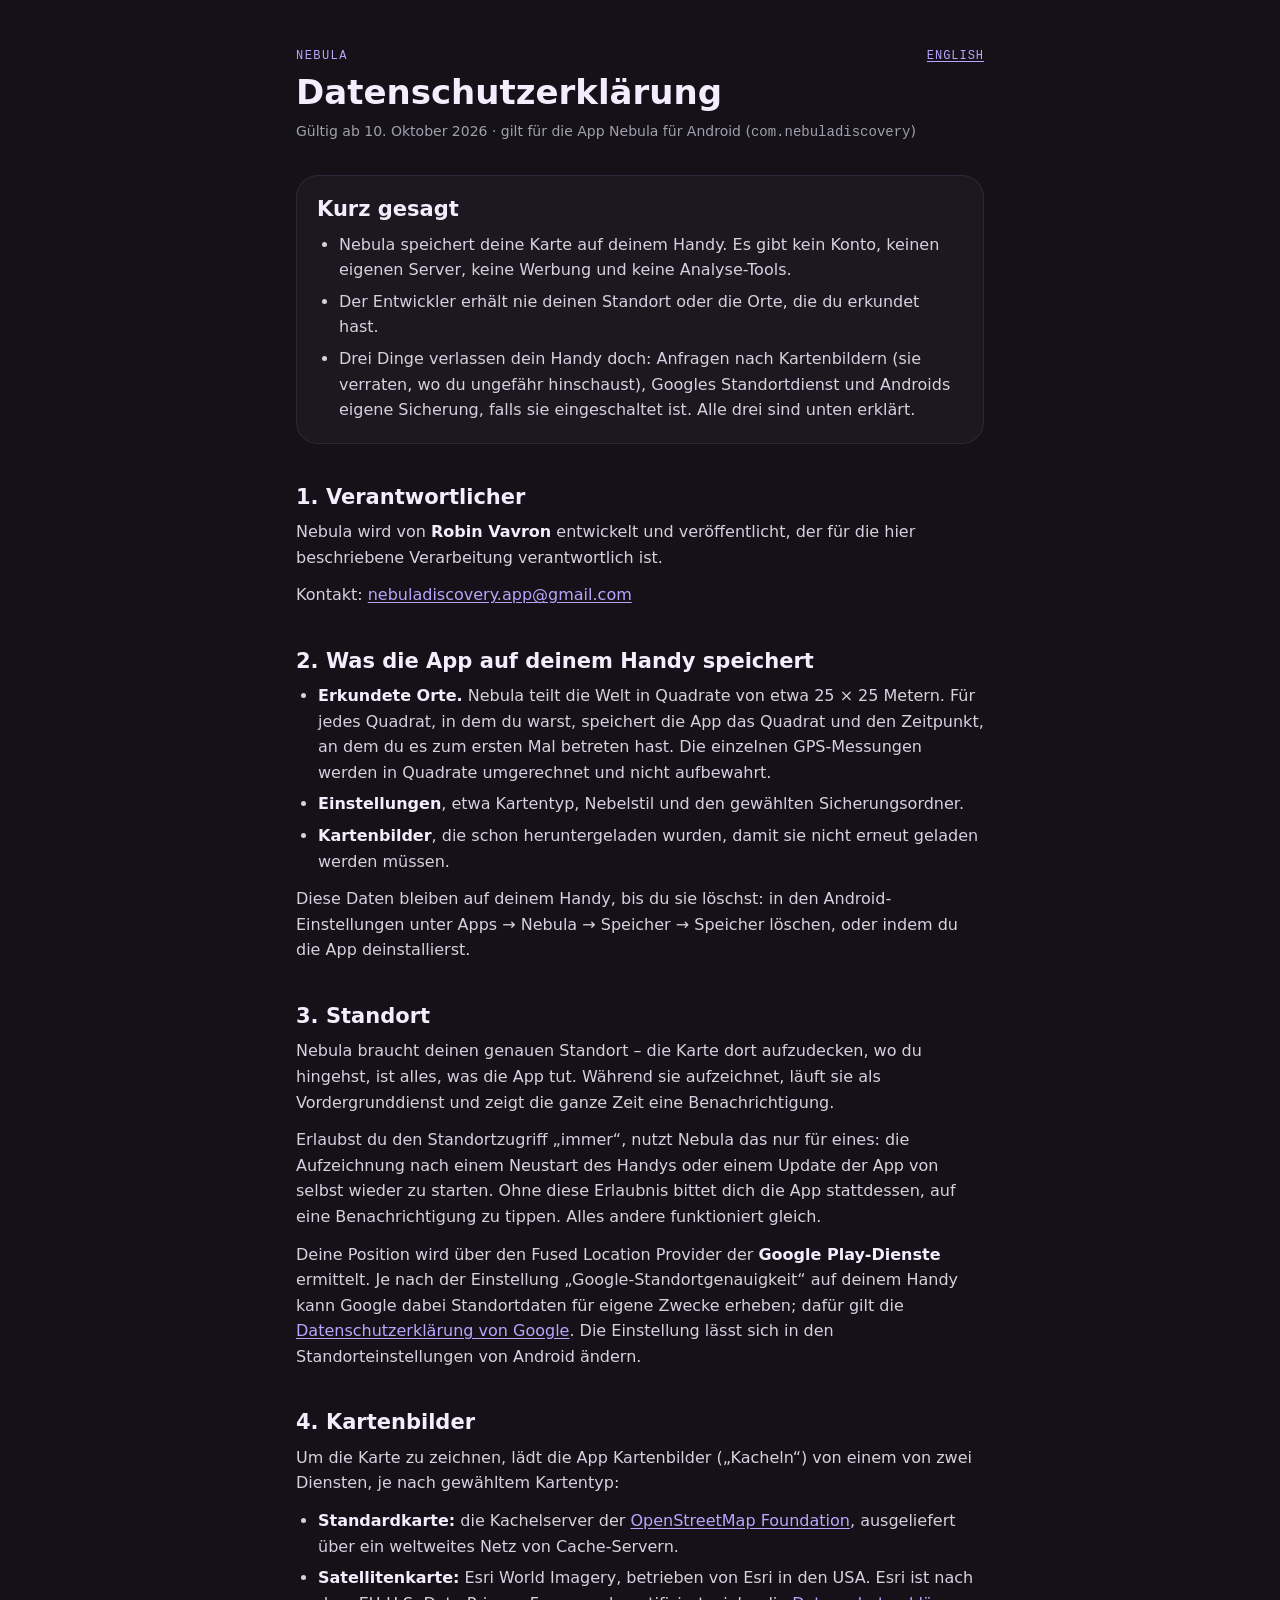
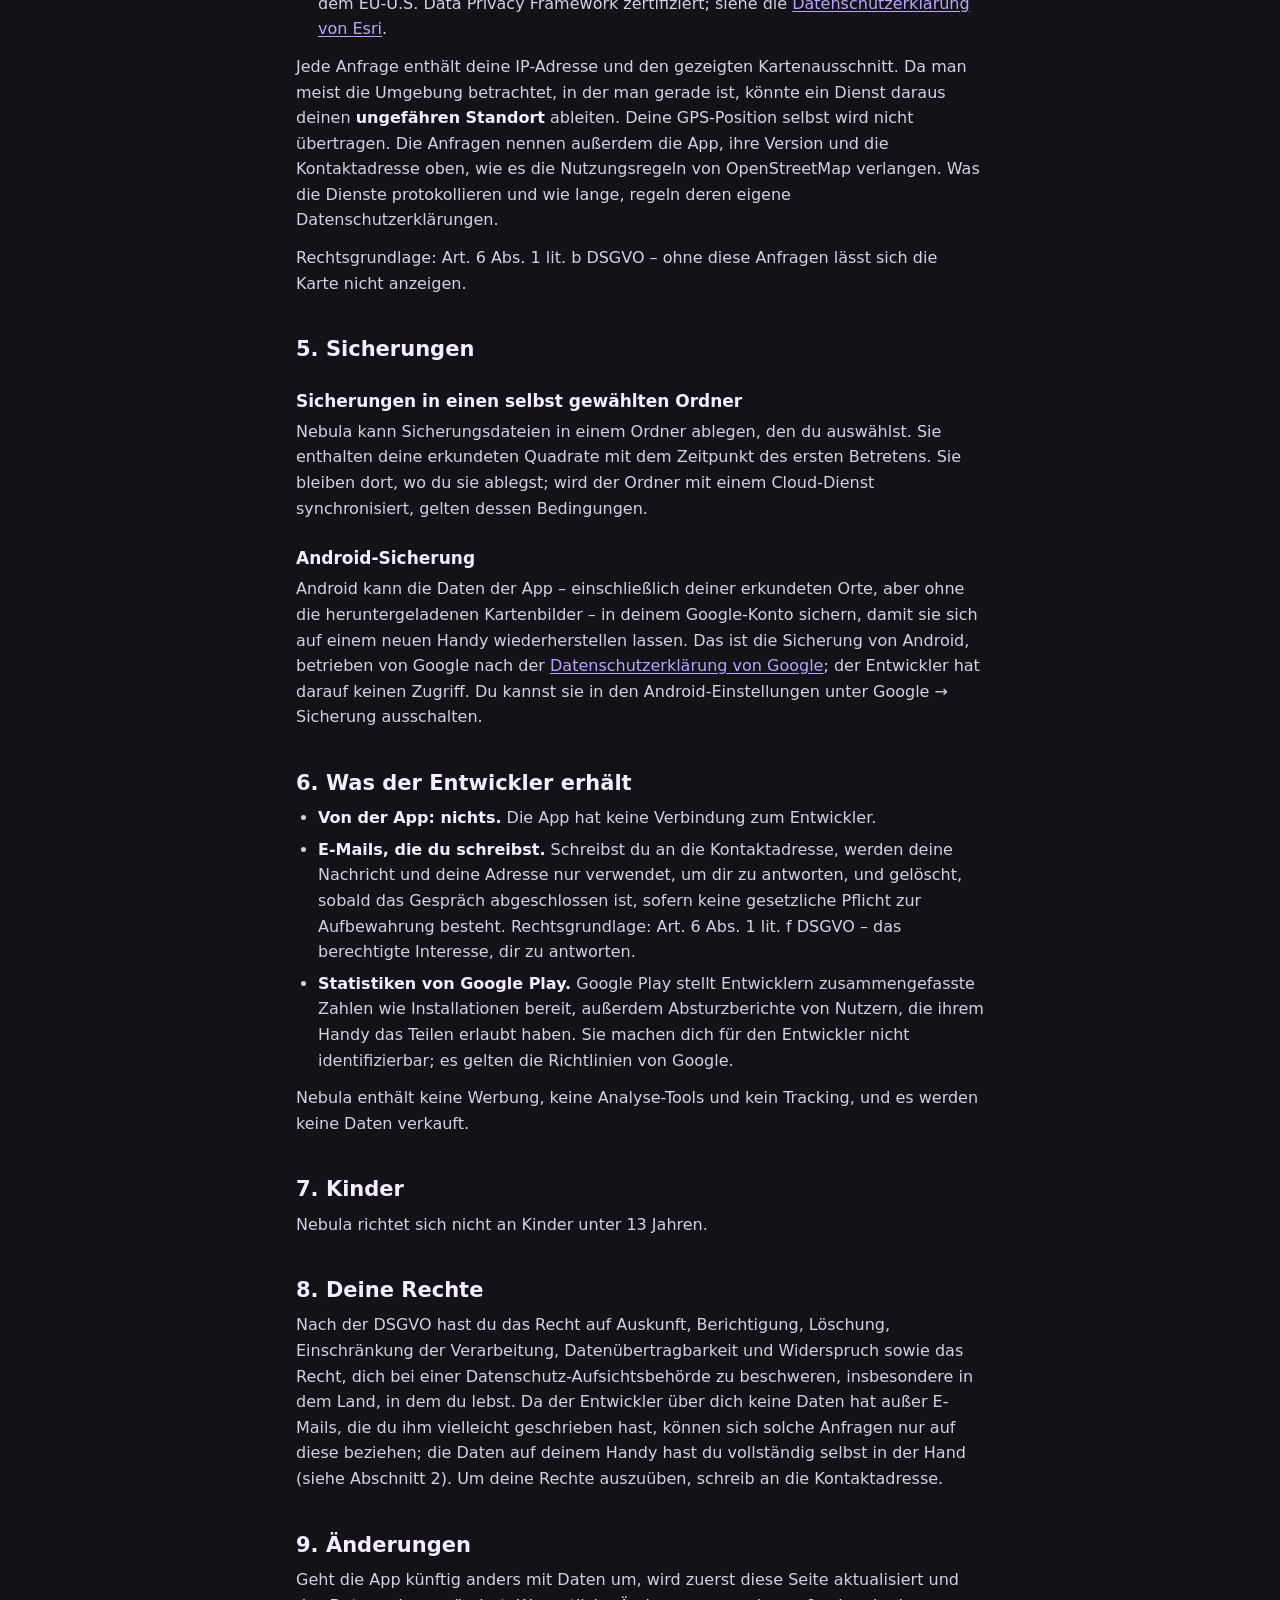
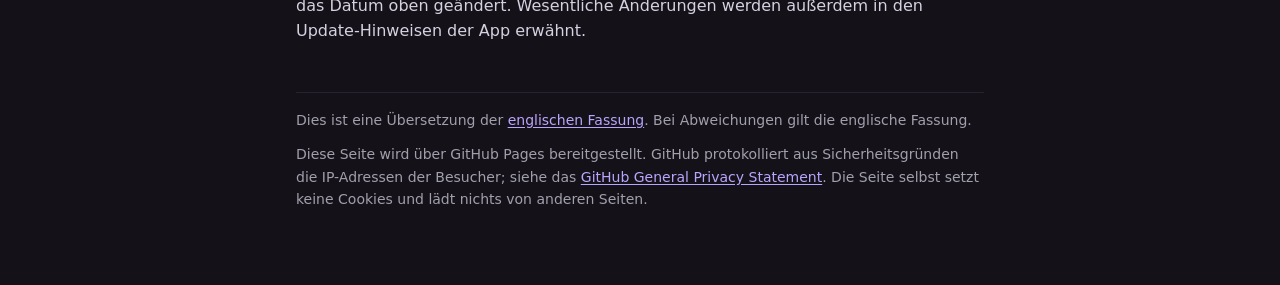
==== de/index.html @ 276e6308 "Publish Nebula's privacy policy in English and German Co-Authored-By: Claude Opus 5.5 <noreply@anthr" ====
<!doctype html>
<html lang="de">
<head>
<meta charset="utf-8">
<meta name="viewport" content="width=device-width, initial-scale=1">
<title>Nebula – Datenschutzerklärung</title>
<meta name="description" content="Datenschutzerklärung von Nebula, der Android-App, die eine Nebelkarte überall dort aufdeckt, wo man hingeht.">
<link rel="alternate" hreflang="en" href="../">
<link rel="stylesheet" href="../style.css">
</head>
<body>
<main>
  <a class="lang" href="../" hreflang="en" lang="en">ENGLISH</a>
  <p class="kicker">Nebula</p>
  <h1>Datenschutzerklärung</h1>
  <p class="meta">Gültig ab 10. Oktober 2026 · gilt für die App Nebula für Android (<code>com.nebuladiscovery</code>)</p>

  <section class="summary">
    <h2>Kurz gesagt</h2>
    <ul>
      <li>Nebula speichert deine Karte auf deinem Handy. Es gibt kein Konto, keinen eigenen Server, keine Werbung und keine Analyse-Tools.</li>
      <li>Der Entwickler erhält nie deinen Standort oder die Orte, die du erkundet hast.</li>
      <li>Drei Dinge verlassen dein Handy doch: Anfragen nach Kartenbildern (sie verraten, wo du ungefähr hinschaust), Googles Standortdienst und Androids eigene Sicherung, falls sie eingeschaltet ist. Alle drei sind unten erklärt.</li>
    </ul>
  </section>

  <h2>1. Verantwortlicher</h2>
  <p>Nebula wird von <strong>Robin Vavron</strong> entwickelt und veröffentlicht, der für die hier beschriebene Verarbeitung verantwortlich ist.</p>
  <p>Kontakt: <a href="mailto:nebuladiscovery.app@gmail.com">nebuladiscovery.app@gmail.com</a></p>

  <h2>2. Was die App auf deinem Handy speichert</h2>
  <ul>
    <li><strong>Erkundete Orte.</strong> Nebula teilt die Welt in Quadrate von etwa 25 × 25 Metern. Für jedes Quadrat, in dem du warst, speichert die App das Quadrat und den Zeitpunkt, an dem du es zum ersten Mal betreten hast. Die einzelnen GPS-Messungen werden in Quadrate umgerechnet und nicht aufbewahrt.</li>
    <li><strong>Einstellungen</strong>, etwa Kartentyp, Nebelstil und den gewählten Sicherungsordner.</li>
    <li><strong>Kartenbilder</strong>, die schon heruntergeladen wurden, damit sie nicht erneut geladen werden müssen.</li>
  </ul>
  <p>Diese Daten bleiben auf deinem Handy, bis du sie löschst: in den Android-Einstellungen unter Apps → Nebula → Speicher → Speicher löschen, oder indem du die App deinstallierst.</p>

  <h2>3. Standort</h2>
  <p>Nebula braucht deinen genauen Standort – die Karte dort aufzudecken, wo du hingehst, ist alles, was die App tut. Während sie aufzeichnet, läuft sie als Vordergrunddienst und zeigt die ganze Zeit eine Benachrichtigung.</p>
  <p>Erlaubst du den Standortzugriff „immer“, nutzt Nebula das nur für eines: die Aufzeichnung nach einem Neustart des Handys oder einem Update der App von selbst wieder zu starten. Ohne diese Erlaubnis bittet dich die App stattdessen, auf eine Benachrichtigung zu tippen. Alles andere funktioniert gleich.</p>
  <p>Deine Position wird über den Fused Location Provider der <strong>Google Play-Dienste</strong> ermittelt. Je nach der Einstellung „Google-Standortgenauigkeit“ auf deinem Handy kann Google dabei Standortdaten für eigene Zwecke erheben; dafür gilt die <a href="https://policies.google.com/privacy?hl=de">Datenschutzerklärung von Google</a>. Die Einstellung lässt sich in den Standorteinstellungen von Android ändern.</p>

  <h2>4. Kartenbilder</h2>
  <p>Um die Karte zu zeichnen, lädt die App Kartenbilder („Kacheln“) von einem von zwei Diensten, je nach gewähltem Kartentyp:</p>
  <ul>
    <li><strong>Standardkarte:</strong> die Kachelserver der <a href="https://osmfoundation.org/wiki/Privacy_Policy">OpenStreetMap Foundation</a>, ausgeliefert über ein weltweites Netz von Cache-Servern.</li>
    <li><strong>Satellitenkarte:</strong> Esri World Imagery, betrieben von Esri in den USA. Esri ist nach dem EU-U.S. Data Privacy Framework zertifiziert; siehe die <a href="https://www.esri.com/en-us/privacy/privacy-statements/privacy-statement">Datenschutzerklärung von Esri</a>.</li>
  </ul>
  <p>Jede Anfrage enthält deine IP-Adresse und den gezeigten Kartenausschnitt. Da man meist die Umgebung betrachtet, in der man gerade ist, könnte ein Dienst daraus deinen <strong>ungefähren Standort</strong> ableiten. Deine GPS-Position selbst wird nicht übertragen. Die Anfragen nennen außerdem die App, ihre Version und die Kontaktadresse oben, wie es die Nutzungsregeln von OpenStreetMap verlangen. Was die Dienste protokollieren und wie lange, regeln deren eigene Datenschutzerklärungen.</p>
  <p>Rechtsgrundlage: Art. 6 Abs. 1 lit. b DSGVO – ohne diese Anfragen lässt sich die Karte nicht anzeigen.</p>

  <h2>5. Sicherungen</h2>
  <h3>Sicherungen in einen selbst gewählten Ordner</h3>
  <p>Nebula kann Sicherungsdateien in einem Ordner ablegen, den du auswählst. Sie enthalten deine erkundeten Quadrate mit dem Zeitpunkt des ersten Betretens. Sie bleiben dort, wo du sie ablegst; wird der Ordner mit einem Cloud-Dienst synchronisiert, gelten dessen Bedingungen.</p>
  <h3>Android-Sicherung</h3>
  <p>Android kann die Daten der App – einschließlich deiner erkundeten Orte, aber ohne die heruntergeladenen Kartenbilder – in deinem Google-Konto sichern, damit sie sich auf einem neuen Handy wiederherstellen lassen. Das ist die Sicherung von Android, betrieben von Google nach der <a href="https://policies.google.com/privacy?hl=de">Datenschutzerklärung von Google</a>; der Entwickler hat darauf keinen Zugriff. Du kannst sie in den Android-Einstellungen unter Google → Sicherung ausschalten.</p>

  <h2>6. Was der Entwickler erhält</h2>
  <ul>
    <li><strong>Von der App: nichts.</strong> Die App hat keine Verbindung zum Entwickler.</li>
    <li><strong>E-Mails, die du schreibst.</strong> Schreibst du an die Kontaktadresse, werden deine Nachricht und deine Adresse nur verwendet, um dir zu antworten, und gelöscht, sobald das Gespräch abgeschlossen ist, sofern keine gesetzliche Pflicht zur Aufbewahrung besteht. Rechtsgrundlage: Art. 6 Abs. 1 lit. f DSGVO – das berechtigte Interesse, dir zu antworten.</li>
    <li><strong>Statistiken von Google Play.</strong> Google Play stellt Entwicklern zusammengefasste Zahlen wie Installationen bereit, außerdem Absturzberichte von Nutzern, die ihrem Handy das Teilen erlaubt haben. Sie machen dich für den Entwickler nicht identifizierbar; es gelten die Richtlinien von Google.</li>
  </ul>
  <p>Nebula enthält keine Werbung, keine Analyse-Tools und kein Tracking, und es werden keine Daten verkauft.</p>

  <h2>7. Kinder</h2>
  <p>Nebula richtet sich nicht an Kinder unter 13 Jahren.</p>

  <h2>8. Deine Rechte</h2>
  <p>Nach der DSGVO hast du das Recht auf Auskunft, Berichtigung, Löschung, Einschränkung der Verarbeitung, Datenübertragbarkeit und Widerspruch sowie das Recht, dich bei einer Datenschutz-Aufsichtsbehörde zu beschweren, insbesondere in dem Land, in dem du lebst. Da der Entwickler über dich keine Daten hat außer E-Mails, die du ihm vielleicht geschrieben hast, können sich solche Anfragen nur auf diese beziehen; die Daten auf deinem Handy hast du vollständig selbst in der Hand (siehe Abschnitt 2). Um deine Rechte auszuüben, schreib an die Kontaktadresse.</p>

  <h2>9. Änderungen</h2>
  <p>Geht die App künftig anders mit Daten um, wird zuerst diese Seite aktualisiert und das Datum oben geändert. Wesentliche Änderungen werden außerdem in den Update-Hinweisen der App erwähnt.</p>

  <footer>
    <p>Dies ist eine Übersetzung der <a href="../" hreflang="en">englischen Fassung</a>. Bei Abweichungen gilt die englische Fassung.</p>
    <p>Diese Seite wird über GitHub Pages bereitgestellt. GitHub protokolliert aus Sicherheitsgründen die IP-Adressen der Besucher; siehe das <a href="https://docs.github.com/en/site-policy/privacy-policies/github-general-privacy-statement">GitHub General Privacy Statement</a>. Die Seite selbst setzt keine Cookies und lädt nichts von anderen Seiten.</p>
  </footer>
</main>
</body>
</html>
---- style.css ----
:root {
  --night: #141218;
  --surface: #1b1820;
  --line: rgba(185, 165, 253, .11);
  --title: #f3edfd;
  --body: #d6d0e0;
  --muted: #a29fad;
  --lavender: #b9a5fd;
}
* { box-sizing: border-box; }
html { -webkit-text-size-adjust: 100%; }
body {
  margin: 0;
  background: var(--night);
  color: var(--body);
  font: 16px/1.6 system-ui, -apple-system, "Segoe UI", Roboto, sans-serif;
}
main { max-width: 720px; margin: 0 auto; padding: 48px 16px 64px; }
.kicker {
  font: 500 12px/1.4 ui-monospace, "SFMono-Regular", Menlo, Consolas, monospace;
  letter-spacing: .12em;
  text-transform: uppercase;
  color: var(--lavender);
  margin: 0 0 8px;
}
h1 { color: var(--title); font-size: 34px; line-height: 1.15; margin: 0 0 8px; }
h2 { color: var(--title); font-size: 21px; line-height: 1.3; margin: 40px 0 8px; }
h3 { color: var(--title); font-size: 17px; margin: 24px 0 4px; }
p, ul { margin: 0 0 12px; }
ul { padding-left: 22px; }
li { margin-bottom: 6px; }
a { color: var(--lavender); text-underline-offset: 2px; overflow-wrap: anywhere; }
strong { color: var(--title); }
.meta { color: var(--muted); font-size: 14px; margin-bottom: 32px; }
.lang { float: right; font: 500 12px/1.4 ui-monospace, "SFMono-Regular", Menlo, Consolas, monospace; letter-spacing: .08em; }
.summary {
  background: var(--surface);
  border: 1px solid var(--line);
  border-radius: 22px;
  padding: 20px 20px 8px;
  margin-bottom: 8px;
}
.summary h2 { margin-top: 0; }
footer { color: var(--muted); font-size: 14px; margin-top: 48px; border-top: 1px solid var(--line); padding-top: 16px; }
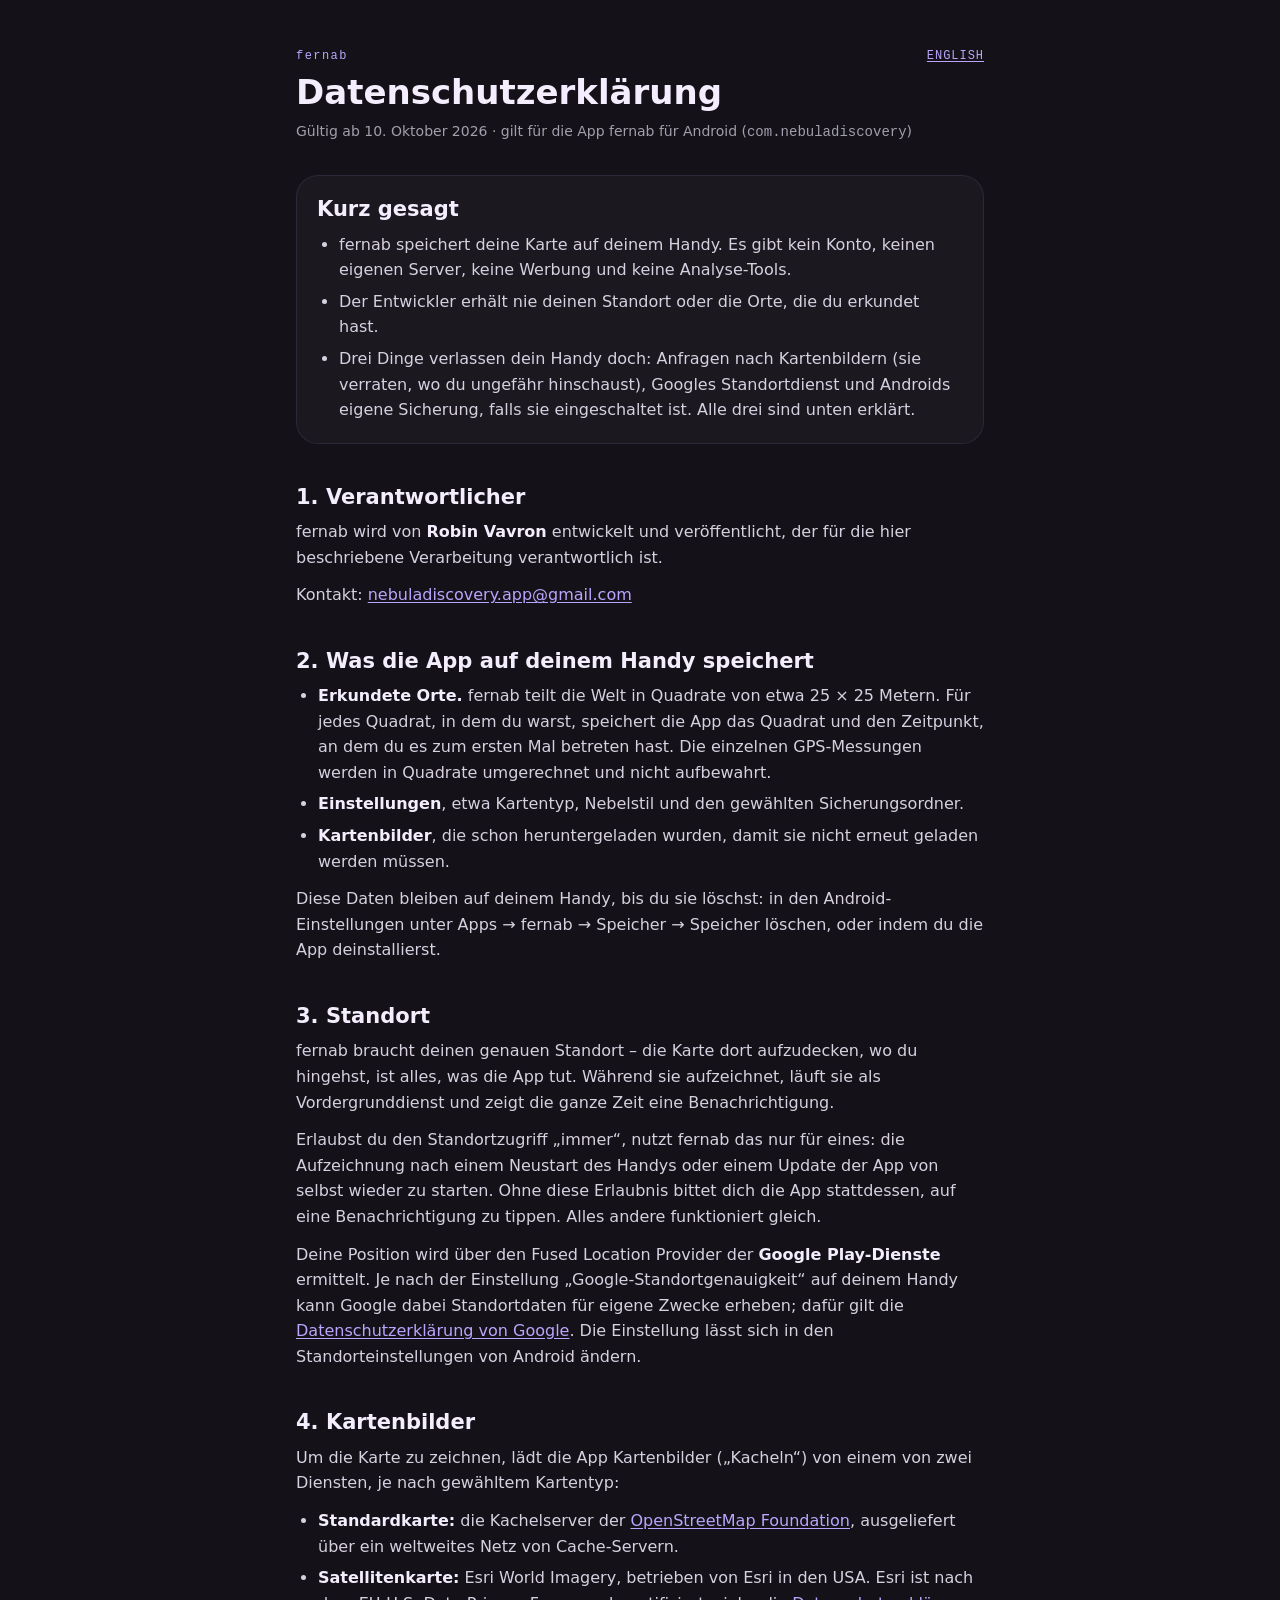
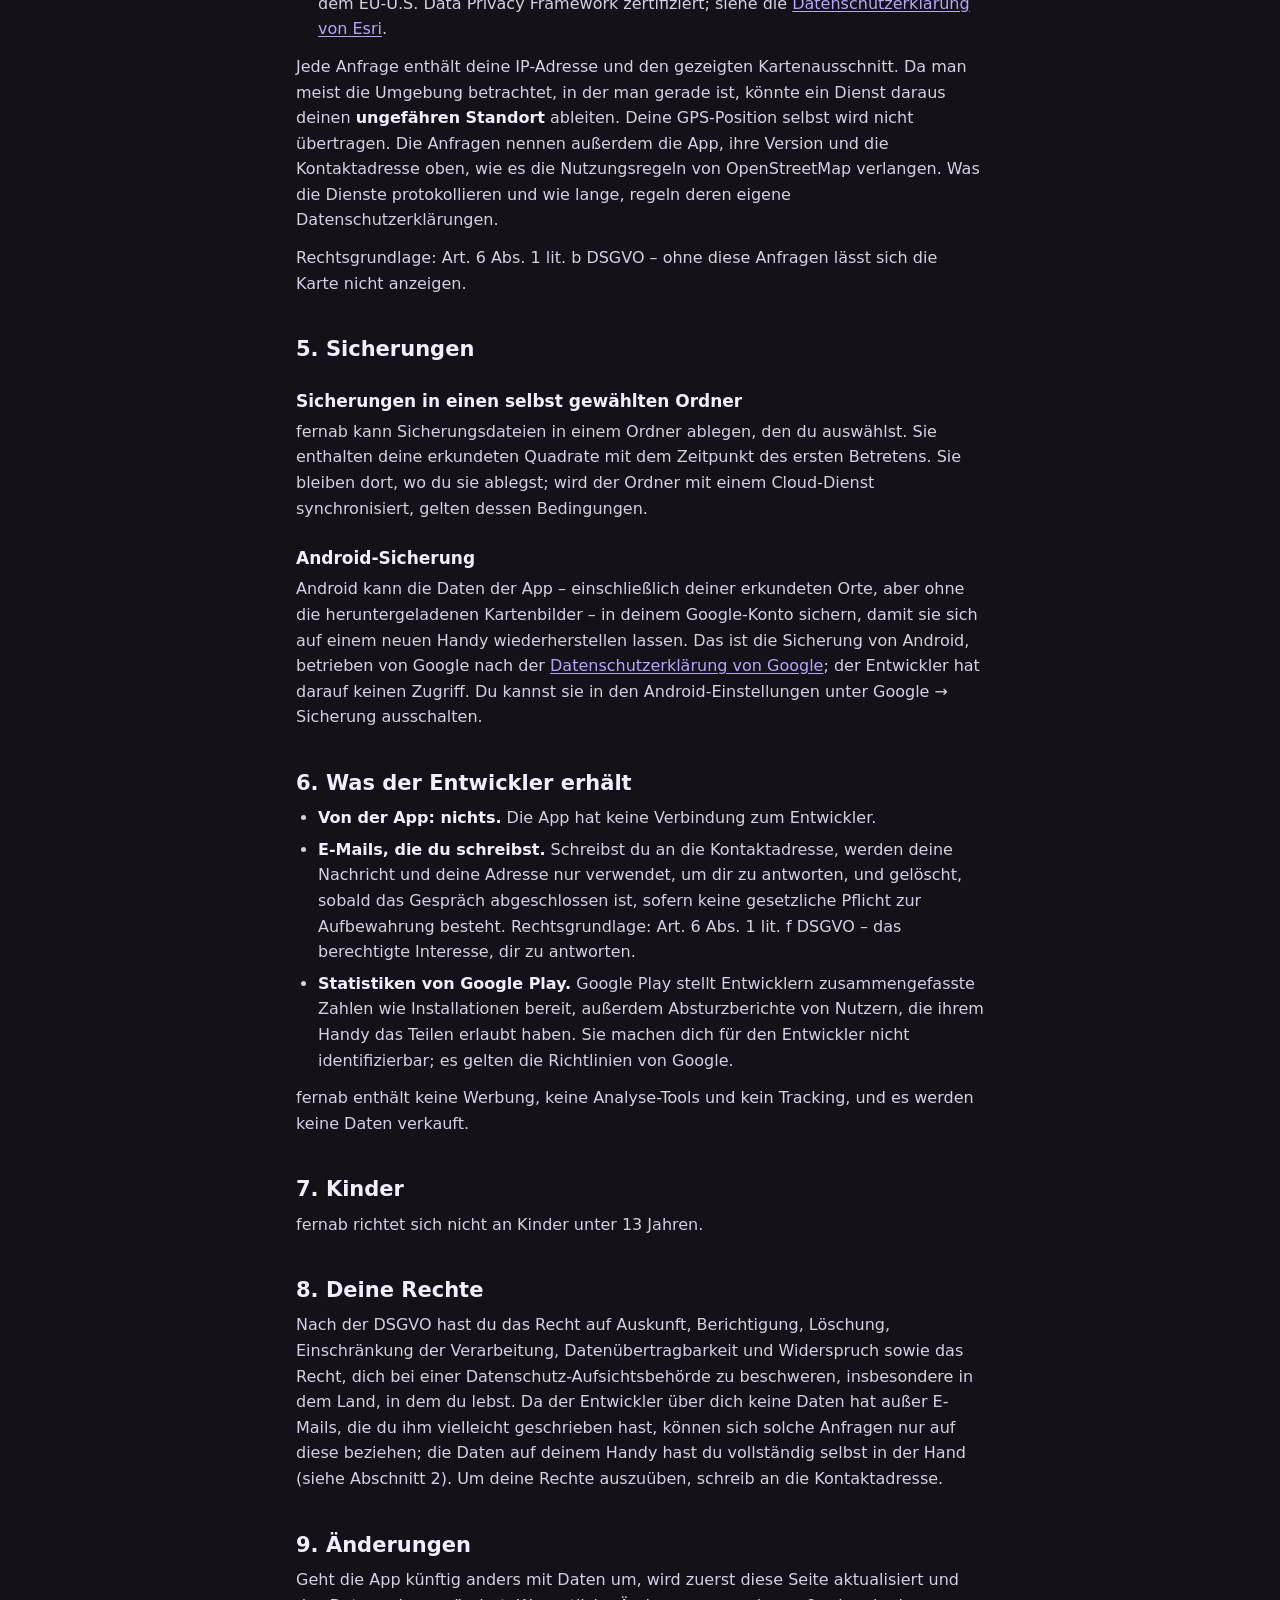
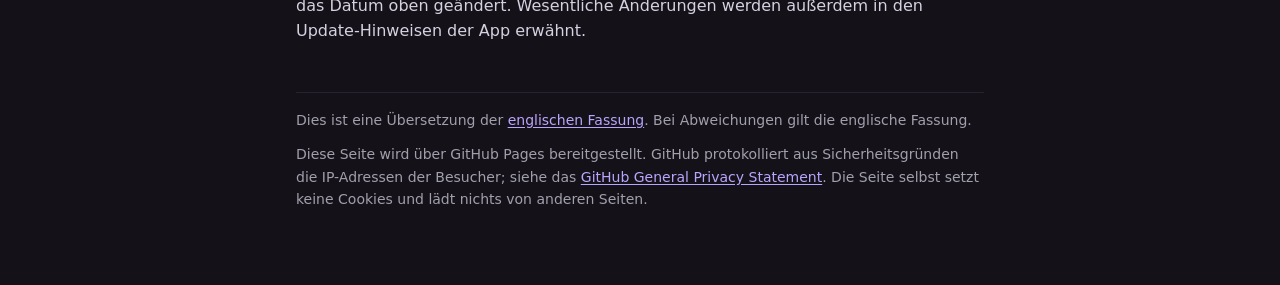
==== commit ca317ede: "Use the fernab name on both privacy pages People following the existing privacy link should find the" ====
--- a/de/index.html
+++ b/de/index.html
@@ -3,42 +3,42 @@
 <head>
 <meta charset="utf-8">
 <meta name="viewport" content="width=device-width, initial-scale=1">
-<title>Nebula – Datenschutzerklärung</title>
-<meta name="description" content="Datenschutzerklärung von Nebula, der Android-App, die eine Nebelkarte überall dort aufdeckt, wo man hingeht.">
+<title>fernab – Datenschutzerklärung</title>
+<meta name="description" content="Datenschutzerklärung von fernab, der Android-App, die eine Nebelkarte überall dort aufdeckt, wo man hingeht.">
 <link rel="alternate" hreflang="en" href="../">
 <link rel="stylesheet" href="../style.css">
 </head>
 <body>
 <main>
   <a class="lang" href="../" hreflang="en" lang="en">ENGLISH</a>
-  <p class="kicker">Nebula</p>
+  <p class="kicker">fernab</p>
   <h1>Datenschutzerklärung</h1>
-  <p class="meta">Gültig ab 10. Oktober 2026 · gilt für die App Nebula für Android (<code>com.nebuladiscovery</code>)</p>
+  <p class="meta">Gültig ab 10. Oktober 2026 · gilt für die App fernab für Android (<code>com.nebuladiscovery</code>)</p>
 
   <section class="summary">
     <h2>Kurz gesagt</h2>
     <ul>
-      <li>Nebula speichert deine Karte auf deinem Handy. Es gibt kein Konto, keinen eigenen Server, keine Werbung und keine Analyse-Tools.</li>
+      <li>fernab speichert deine Karte auf deinem Handy. Es gibt kein Konto, keinen eigenen Server, keine Werbung und keine Analyse-Tools.</li>
       <li>Der Entwickler erhält nie deinen Standort oder die Orte, die du erkundet hast.</li>
       <li>Drei Dinge verlassen dein Handy doch: Anfragen nach Kartenbildern (sie verraten, wo du ungefähr hinschaust), Googles Standortdienst und Androids eigene Sicherung, falls sie eingeschaltet ist. Alle drei sind unten erklärt.</li>
     </ul>
   </section>
 
   <h2>1. Verantwortlicher</h2>
-  <p>Nebula wird von <strong>Robin Vavron</strong> entwickelt und veröffentlicht, der für die hier beschriebene Verarbeitung verantwortlich ist.</p>
+  <p>fernab wird von <strong>Robin Vavron</strong> entwickelt und veröffentlicht, der für die hier beschriebene Verarbeitung verantwortlich ist.</p>
   <p>Kontakt: <a href="mailto:nebuladiscovery.app@gmail.com">nebuladiscovery.app@gmail.com</a></p>
 
   <h2>2. Was die App auf deinem Handy speichert</h2>
   <ul>
-    <li><strong>Erkundete Orte.</strong> Nebula teilt die Welt in Quadrate von etwa 25 × 25 Metern. Für jedes Quadrat, in dem du warst, speichert die App das Quadrat und den Zeitpunkt, an dem du es zum ersten Mal betreten hast. Die einzelnen GPS-Messungen werden in Quadrate umgerechnet und nicht aufbewahrt.</li>
+    <li><strong>Erkundete Orte.</strong> fernab teilt die Welt in Quadrate von etwa 25 × 25 Metern. Für jedes Quadrat, in dem du warst, speichert die App das Quadrat und den Zeitpunkt, an dem du es zum ersten Mal betreten hast. Die einzelnen GPS-Messungen werden in Quadrate umgerechnet und nicht aufbewahrt.</li>
     <li><strong>Einstellungen</strong>, etwa Kartentyp, Nebelstil und den gewählten Sicherungsordner.</li>
     <li><strong>Kartenbilder</strong>, die schon heruntergeladen wurden, damit sie nicht erneut geladen werden müssen.</li>
   </ul>
-  <p>Diese Daten bleiben auf deinem Handy, bis du sie löschst: in den Android-Einstellungen unter Apps → Nebula → Speicher → Speicher löschen, oder indem du die App deinstallierst.</p>
+  <p>Diese Daten bleiben auf deinem Handy, bis du sie löschst: in den Android-Einstellungen unter Apps → fernab → Speicher → Speicher löschen, oder indem du die App deinstallierst.</p>
 
   <h2>3. Standort</h2>
-  <p>Nebula braucht deinen genauen Standort – die Karte dort aufzudecken, wo du hingehst, ist alles, was die App tut. Während sie aufzeichnet, läuft sie als Vordergrunddienst und zeigt die ganze Zeit eine Benachrichtigung.</p>
-  <p>Erlaubst du den Standortzugriff „immer“, nutzt Nebula das nur für eines: die Aufzeichnung nach einem Neustart des Handys oder einem Update der App von selbst wieder zu starten. Ohne diese Erlaubnis bittet dich die App stattdessen, auf eine Benachrichtigung zu tippen. Alles andere funktioniert gleich.</p>
+  <p>fernab braucht deinen genauen Standort – die Karte dort aufzudecken, wo du hingehst, ist alles, was die App tut. Während sie aufzeichnet, läuft sie als Vordergrunddienst und zeigt die ganze Zeit eine Benachrichtigung.</p>
+  <p>Erlaubst du den Standortzugriff „immer“, nutzt fernab das nur für eines: die Aufzeichnung nach einem Neustart des Handys oder einem Update der App von selbst wieder zu starten. Ohne diese Erlaubnis bittet dich die App stattdessen, auf eine Benachrichtigung zu tippen. Alles andere funktioniert gleich.</p>
   <p>Deine Position wird über den Fused Location Provider der <strong>Google Play-Dienste</strong> ermittelt. Je nach der Einstellung „Google-Standortgenauigkeit“ auf deinem Handy kann Google dabei Standortdaten für eigene Zwecke erheben; dafür gilt die <a href="https://policies.google.com/privacy?hl=de">Datenschutzerklärung von Google</a>. Die Einstellung lässt sich in den Standorteinstellungen von Android ändern.</p>
 
   <h2>4. Kartenbilder</h2>
@@ -52,7 +52,7 @@
 
   <h2>5. Sicherungen</h2>
   <h3>Sicherungen in einen selbst gewählten Ordner</h3>
-  <p>Nebula kann Sicherungsdateien in einem Ordner ablegen, den du auswählst. Sie enthalten deine erkundeten Quadrate mit dem Zeitpunkt des ersten Betretens. Sie bleiben dort, wo du sie ablegst; wird der Ordner mit einem Cloud-Dienst synchronisiert, gelten dessen Bedingungen.</p>
+  <p>fernab kann Sicherungsdateien in einem Ordner ablegen, den du auswählst. Sie enthalten deine erkundeten Quadrate mit dem Zeitpunkt des ersten Betretens. Sie bleiben dort, wo du sie ablegst; wird der Ordner mit einem Cloud-Dienst synchronisiert, gelten dessen Bedingungen.</p>
   <h3>Android-Sicherung</h3>
   <p>Android kann die Daten der App – einschließlich deiner erkundeten Orte, aber ohne die heruntergeladenen Kartenbilder – in deinem Google-Konto sichern, damit sie sich auf einem neuen Handy wiederherstellen lassen. Das ist die Sicherung von Android, betrieben von Google nach der <a href="https://policies.google.com/privacy?hl=de">Datenschutzerklärung von Google</a>; der Entwickler hat darauf keinen Zugriff. Du kannst sie in den Android-Einstellungen unter Google → Sicherung ausschalten.</p>
 
@@ -62,10 +62,10 @@
     <li><strong>E-Mails, die du schreibst.</strong> Schreibst du an die Kontaktadresse, werden deine Nachricht und deine Adresse nur verwendet, um dir zu antworten, und gelöscht, sobald das Gespräch abgeschlossen ist, sofern keine gesetzliche Pflicht zur Aufbewahrung besteht. Rechtsgrundlage: Art. 6 Abs. 1 lit. f DSGVO – das berechtigte Interesse, dir zu antworten.</li>
     <li><strong>Statistiken von Google Play.</strong> Google Play stellt Entwicklern zusammengefasste Zahlen wie Installationen bereit, außerdem Absturzberichte von Nutzern, die ihrem Handy das Teilen erlaubt haben. Sie machen dich für den Entwickler nicht identifizierbar; es gelten die Richtlinien von Google.</li>
   </ul>
-  <p>Nebula enthält keine Werbung, keine Analyse-Tools und kein Tracking, und es werden keine Daten verkauft.</p>
+  <p>fernab enthält keine Werbung, keine Analyse-Tools und kein Tracking, und es werden keine Daten verkauft.</p>
 
   <h2>7. Kinder</h2>
-  <p>Nebula richtet sich nicht an Kinder unter 13 Jahren.</p>
+  <p>fernab richtet sich nicht an Kinder unter 13 Jahren.</p>
 
   <h2>8. Deine Rechte</h2>
   <p>Nach der DSGVO hast du das Recht auf Auskunft, Berichtigung, Löschung, Einschränkung der Verarbeitung, Datenübertragbarkeit und Widerspruch sowie das Recht, dich bei einer Datenschutz-Aufsichtsbehörde zu beschweren, insbesondere in dem Land, in dem du lebst. Da der Entwickler über dich keine Daten hat außer E-Mails, die du ihm vielleicht geschrieben hast, können sich solche Anfragen nur auf diese beziehen; die Daten auf deinem Handy hast du vollständig selbst in der Hand (siehe Abschnitt 2). Um deine Rechte auszuüben, schreib an die Kontaktadresse.</p>
--- a/style.css
+++ b/style.css
@@ -19,7 +19,7 @@
 .kicker {
   font: 500 12px/1.4 ui-monospace, "SFMono-Regular", Menlo, Consolas, monospace;
   letter-spacing: .12em;
-  text-transform: uppercase;
+  text-transform: none;
   color: var(--lavender);
   margin: 0 0 8px;
 }
